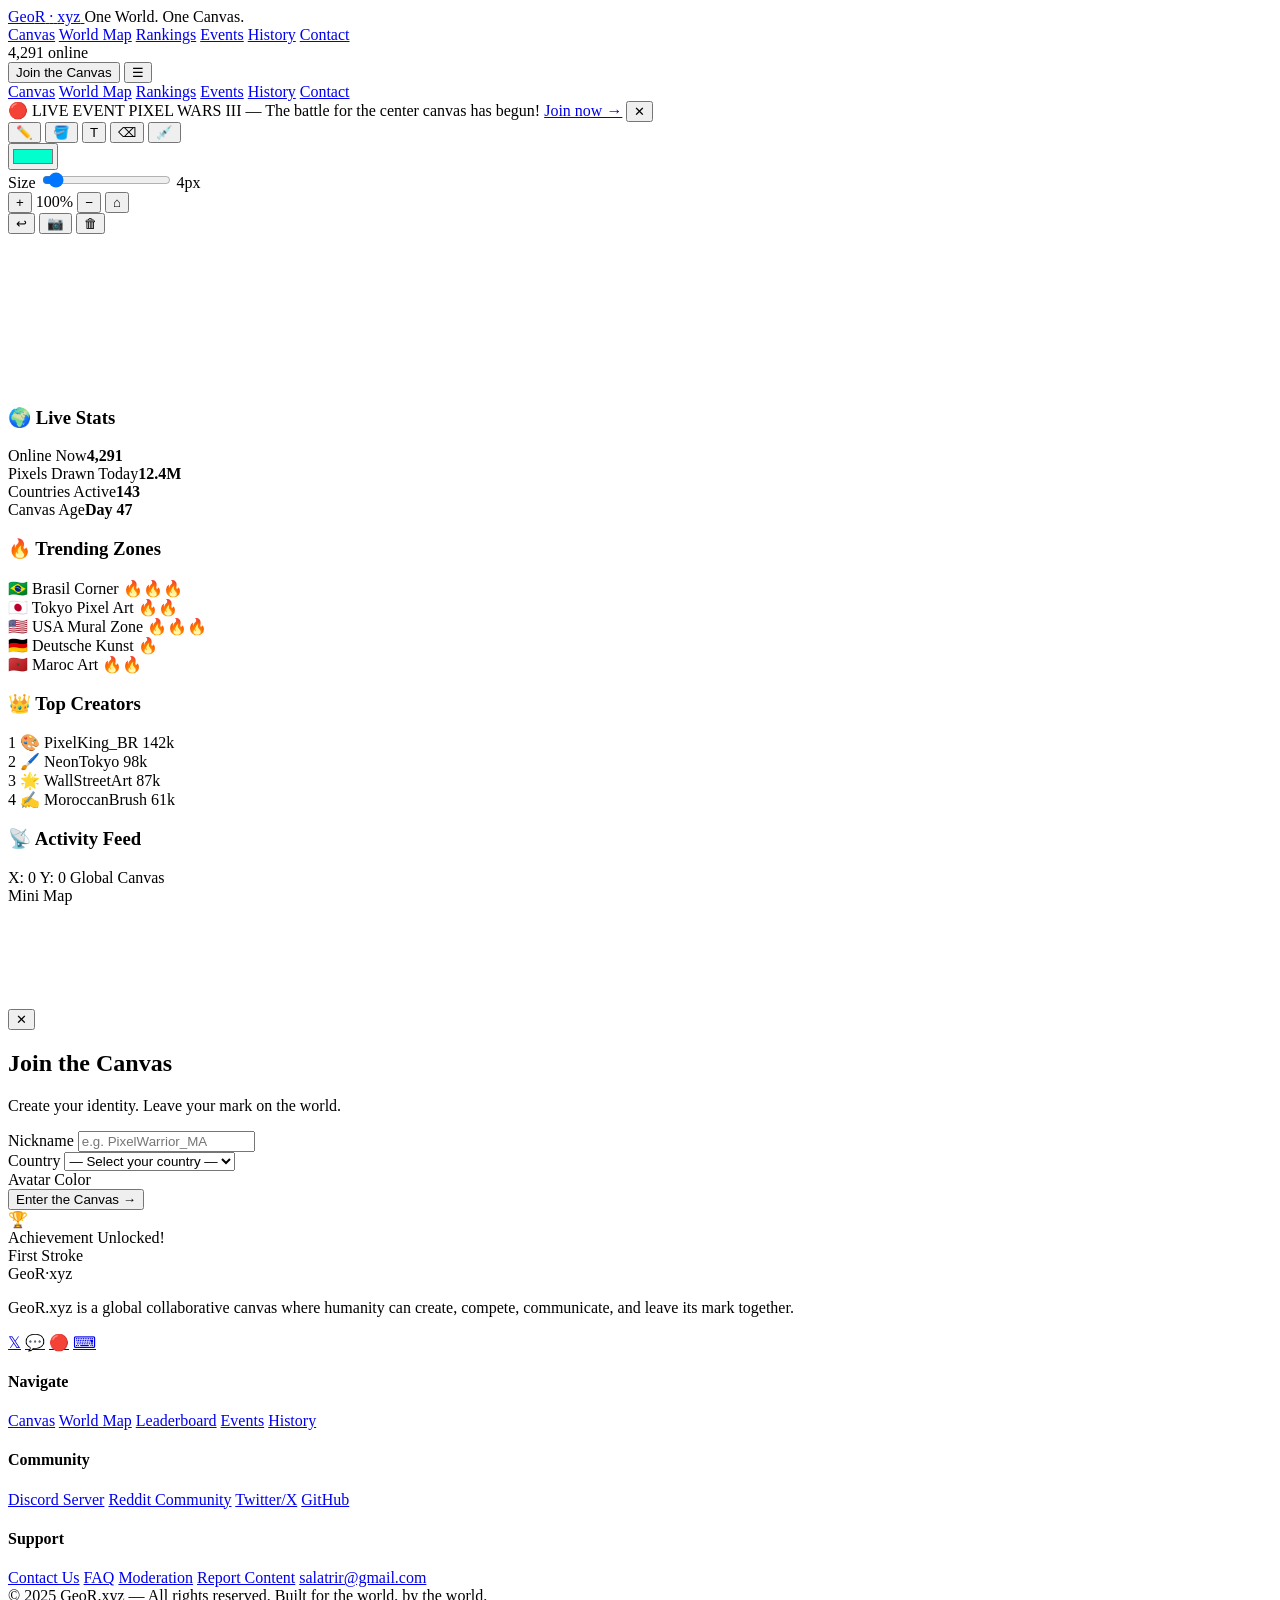
==== index.html @ 6b764e1b "Add files via upload" ====
<!DOCTYPE html>
<html lang="en">
<head>
  <meta charset="UTF-8" />
  <meta name="viewport" content="width=device-width, initial-scale=1.0" />
  <title>GeoR.xyz — One World. One Canvas.</title>
  <meta name="description" content="GeoR is a global collaborative canvas where humanity can draw, write, create, compete, and leave its mark together in real time." />
  <meta name="keywords" content="Global Canvas, Collaborative Drawing, World Whiteboard, Online Graffiti Wall, Shared Digital Canvas, Real Time Drawing Platform, Social Art Platform" />
  <meta name="author" content="GeoR.xyz" />

  <!-- Open Graph -->
  <meta property="og:type" content="website" />
  <meta property="og:url" content="https://geor.xyz/" />
  <meta property="og:title" content="GeoR.xyz — One World. One Canvas." />
  <meta property="og:description" content="A global collaborative canvas where humanity draws together in real time. Join the world's largest shared battlefield of creativity." />
  <meta property="og:image" content="https://geor.xyz/assets/og-image.png" />
  <meta property="og:site_name" content="GeoR" />

  <!-- Twitter Card -->
  <meta name="twitter:card" content="summary_large_image" />
  <meta name="twitter:site" content="@GeoRxyz" />
  <meta name="twitter:title" content="GeoR.xyz — One World. One Canvas." />
  <meta name="twitter:description" content="Draw, write, erase, compete. A global canvas battlefield. Join thousands of creators shaping the world together." />
  <meta name="twitter:image" content="https://geor.xyz/assets/og-image.png" />

  <!-- Schema.org -->
  <script type="application/ld+json">
  {
    "@context": "https://schema.org",
    "@type": "WebApplication",
    "name": "GeoR",
    "url": "https://geor.xyz",
    "description": "Global collaborative canvas where humanity draws, writes, creates, and competes in real time.",
    "applicationCategory": "SocialNetworkingApplication",
    "operatingSystem": "Web",
    "offers": { "@type": "Offer", "price": "0" },
    "contactPoint": { "@type": "ContactPoint", "email": "salatrir@gmail.com" }
  }
  </script>

  <link rel="canonical" href="https://geor.xyz/" />
  <link rel="stylesheet" href="css/style.css" />
  <link rel="preconnect" href="https://fonts.googleapis.com" />
  <link rel="preconnect" href="https://fonts.gstatic.com" crossorigin />
  <link href="https://fonts.googleapis.com/css2?family=Orbitron:wght@400;700;900&family=Space+Mono:ital,wght@0,400;0,700;1,400&family=Rajdhani:wght@300;400;600;700&display=swap" rel="stylesheet" />
</head>
<body>

<!-- NOISE OVERLAY -->
<div class="noise-overlay"></div>

<!-- HEADER -->
<header id="main-header">
  <div class="header-inner">
    <div class="logo-area">
      <a href="index.html" class="logo-link">
        <span class="logo-geo">Geo</span><span class="logo-r">R</span>
        <span class="logo-dot">·</span>
        <span class="logo-xyz">xyz</span>
      </a>
      <span class="tagline">One World. One Canvas.</span>
    </div>
    <nav class="main-nav">
      <a href="index.html" class="nav-link active">Canvas</a>
      <a href="pages/worldmap.html" class="nav-link">World Map</a>
      <a href="pages/leaderboard.html" class="nav-link">Rankings</a>
      <a href="pages/events.html" class="nav-link">Events</a>
      <a href="pages/history.html" class="nav-link">History</a>
      <a href="pages/contact.html" class="nav-link">Contact</a>
    </nav>
    <div class="header-actions">
      <div class="live-indicator">
        <span class="pulse-dot"></span>
        <span id="live-count">4,291</span> online
      </div>
      <button class="btn-join" onclick="openProfileModal()">Join the Canvas</button>
      <button class="hamburger" id="hamburger" onclick="toggleMobileNav()">☰</button>
    </div>
  </div>
  <div class="mobile-nav" id="mobile-nav">
    <a href="index.html">Canvas</a>
    <a href="pages/worldmap.html">World Map</a>
    <a href="pages/leaderboard.html">Rankings</a>
    <a href="pages/events.html">Events</a>
    <a href="pages/history.html">History</a>
    <a href="pages/contact.html">Contact</a>
  </div>
</header>

<!-- HERO ANNOUNCEMENT BANNER -->
<div class="event-banner">
  <span class="event-badge">🔴 LIVE EVENT</span>
  <span class="event-text">PIXEL WARS III — The battle for the center canvas has begun! <a href="pages/events.html">Join now →</a></span>
  <button class="close-banner" onclick="this.parentElement.style.display='none'">✕</button>
</div>

<!-- TOOLBAR -->
<div class="toolbar" id="toolbar">
  <div class="tool-group">
    <button class="tool-btn active" data-tool="draw" title="Pen" onclick="setTool('draw')">✏️</button>
    <button class="tool-btn" data-tool="fill" title="Fill" onclick="setTool('fill')">🪣</button>
    <button class="tool-btn" data-tool="text" title="Text" onclick="setTool('text')">T</button>
    <button class="tool-btn" data-tool="erase" title="Eraser" onclick="setTool('erase')">⌫</button>
    <button class="tool-btn" data-tool="eyedrop" title="Eyedropper" onclick="setTool('eyedrop')">💉</button>
  </div>
  <div class="tool-divider"></div>
  <div class="tool-group">
    <label class="color-label">
      <input type="color" id="colorPicker" value="#00ffcc" onchange="setColor(this.value)" />
      <span class="color-preview" id="colorPreview" style="background:#00ffcc"></span>
    </label>
    <div class="palette">
      <span class="pal-color" style="background:#ff0040" onclick="setColor('#ff0040')"></span>
      <span class="pal-color" style="background:#ff6600" onclick="setColor('#ff6600')"></span>
      <span class="pal-color" style="background:#ffdd00" onclick="setColor('#ffdd00')"></span>
      <span class="pal-color" style="background:#00ff88" onclick="setColor('#00ff88')"></span>
      <span class="pal-color" style="background:#00ccff" onclick="setColor('#00ccff')"></span>
      <span class="pal-color" style="background:#8800ff" onclick="setColor('#8800ff')"></span>
      <span class="pal-color" style="background:#ff00aa" onclick="setColor('#ff00aa')"></span>
      <span class="pal-color" style="background:#ffffff" onclick="setColor('#ffffff')"></span>
      <span class="pal-color" style="background:#888888" onclick="setColor('#888888')"></span>
      <span class="pal-color" style="background:#000000" onclick="setColor('#000000')"></span>
    </div>
  </div>
  <div class="tool-divider"></div>
  <div class="tool-group">
    <label class="size-label">Size</label>
    <input type="range" id="brushSize" min="1" max="50" value="4" oninput="setBrushSize(this.value)" />
    <span id="sizeDisplay">4px</span>
  </div>
  <div class="tool-divider"></div>
  <div class="tool-group">
    <button class="tool-btn" title="Zoom In" onclick="zoomCanvas(1.2)">+</button>
    <span id="zoomLevel">100%</span>
    <button class="tool-btn" title="Zoom Out" onclick="zoomCanvas(0.8)">−</button>
    <button class="tool-btn" title="Reset View" onclick="resetView()">⌂</button>
  </div>
  <div class="tool-divider"></div>
  <div class="tool-group">
    <button class="tool-btn tool-undo" title="Undo" onclick="undoLast()">↩</button>
    <button class="tool-btn" title="Screenshot" onclick="takeScreenshot()">📷</button>
    <button class="tool-btn" title="Clear My Strokes" onclick="clearMyStrokes()">🗑</button>
  </div>
</div>

<!-- CANVAS WRAPPER -->
<div class="canvas-wrapper" id="canvasWrapper">
  <canvas id="globalCanvas"></canvas>
  <canvas id="overlayCanvas"></canvas>
  <!-- Floating user cursors -->
  <div id="cursorsLayer"></div>
  <!-- Territory labels -->
  <div id="territoriesLayer"></div>
</div>

<!-- SIDE PANEL - STATS -->
<div class="side-panel" id="sidePanel">
  <div class="panel-section">
    <h3 class="panel-title">🌍 Live Stats</h3>
    <div class="stat-row"><span>Online Now</span><strong id="stat-online">4,291</strong></div>
    <div class="stat-row"><span>Pixels Drawn Today</span><strong id="stat-pixels">12.4M</strong></div>
    <div class="stat-row"><span>Countries Active</span><strong id="stat-countries">143</strong></div>
    <div class="stat-row"><span>Canvas Age</span><strong>Day 47</strong></div>
  </div>
  <div class="panel-section">
    <h3 class="panel-title">🔥 Trending Zones</h3>
    <div class="zone-item" onclick="flyToZone(1200,800)">
      <span class="zone-flag">🇧🇷</span>
      <span class="zone-name">Brasil Corner</span>
      <span class="zone-heat">🔥🔥🔥</span>
    </div>
    <div class="zone-item" onclick="flyToZone(3200,1400)">
      <span class="zone-flag">🇯🇵</span>
      <span class="zone-name">Tokyo Pixel Art</span>
      <span class="zone-heat">🔥🔥</span>
    </div>
    <div class="zone-item" onclick="flyToZone(600,2100)">
      <span class="zone-flag">🇺🇸</span>
      <span class="zone-name">USA Mural Zone</span>
      <span class="zone-heat">🔥🔥🔥</span>
    </div>
    <div class="zone-item" onclick="flyToZone(2800,600)">
      <span class="zone-flag">🇩🇪</span>
      <span class="zone-name">Deutsche Kunst</span>
      <span class="zone-heat">🔥</span>
    </div>
    <div class="zone-item" onclick="flyToZone(500,1800)">
      <span class="zone-flag">🇲🇦</span>
      <span class="zone-name">Maroc Art</span>
      <span class="zone-heat">🔥🔥</span>
    </div>
  </div>
  <div class="panel-section">
    <h3 class="panel-title">👑 Top Creators</h3>
    <div class="creator-row">
      <span class="rank-num">1</span>
      <span class="creator-avatar">🎨</span>
      <span class="creator-name">PixelKing_BR</span>
      <span class="creator-pts">142k</span>
    </div>
    <div class="creator-row">
      <span class="rank-num">2</span>
      <span class="creator-avatar">🖌️</span>
      <span class="creator-name">NeonTokyo</span>
      <span class="creator-pts">98k</span>
    </div>
    <div class="creator-row">
      <span class="rank-num">3</span>
      <span class="creator-avatar">🌟</span>
      <span class="creator-name">WallStreetArt</span>
      <span class="creator-pts">87k</span>
    </div>
    <div class="creator-row">
      <span class="rank-num">4</span>
      <span class="creator-avatar">✍️</span>
      <span class="creator-name">MoroccanBrush</span>
      <span class="creator-pts">61k</span>
    </div>
  </div>
  <div class="panel-section">
    <h3 class="panel-title">📡 Activity Feed</h3>
    <div id="activityFeed" class="activity-feed"></div>
  </div>
</div>

<!-- CANVAS COORDINATES -->
<div class="canvas-coords" id="canvasCoords">
  <span>X: <span id="coordX">0</span></span>
  <span>Y: <span id="coordY">0</span></span>
  <span id="zoneLabel">Global Canvas</span>
</div>

<!-- BOTTOM MINI-MAP -->
<div class="minimap-container">
  <div class="minimap-header">Mini Map</div>
  <canvas id="minimapCanvas" width="180" height="100"></canvas>
  <div class="minimap-viewport" id="minimapViewport"></div>
</div>

<!-- USER PROFILE MODAL -->
<div class="modal-overlay" id="profileModal">
  <div class="modal-box">
    <button class="modal-close" onclick="closeProfileModal()">✕</button>
    <h2 class="modal-title">Join the Canvas</h2>
    <p class="modal-sub">Create your identity. Leave your mark on the world.</p>
    <div class="form-group">
      <label>Nickname</label>
      <input type="text" id="inputNick" placeholder="e.g. PixelWarrior_MA" maxlength="24" />
    </div>
    <div class="form-group">
      <label>Country</label>
      <select id="inputCountry">
        <option value="">— Select your country —</option>
        <option value="MA">🇲🇦 Morocco</option>
        <option value="US">🇺🇸 United States</option>
        <option value="FR">🇫🇷 France</option>
        <option value="JP">🇯🇵 Japan</option>
        <option value="BR">🇧🇷 Brazil</option>
        <option value="DE">🇩🇪 Germany</option>
        <option value="EG">🇪🇬 Egypt</option>
        <option value="IN">🇮🇳 India</option>
        <option value="GB">🇬🇧 United Kingdom</option>
        <option value="MX">🇲🇽 Mexico</option>
        <option value="NG">🇳🇬 Nigeria</option>
        <option value="ZA">🇿🇦 South Africa</option>
        <option value="SA">🇸🇦 Saudi Arabia</option>
        <option value="TR">🇹🇷 Turkey</option>
        <option value="KR">🇰🇷 South Korea</option>
        <option value="OTHER">🌍 Other</option>
      </select>
    </div>
    <div class="form-group">
      <label>Avatar Color</label>
      <div class="avatar-colors">
        <span class="av-color selected" style="background:#00ffcc" data-color="#00ffcc" onclick="selectAvatarColor(this)"></span>
        <span class="av-color" style="background:#ff0040" data-color="#ff0040" onclick="selectAvatarColor(this)"></span>
        <span class="av-color" style="background:#ff6600" data-color="#ff6600" onclick="selectAvatarColor(this)"></span>
        <span class="av-color" style="background:#8800ff" data-color="#8800ff" onclick="selectAvatarColor(this)"></span>
        <span class="av-color" style="background:#ffdd00" data-color="#ffdd00" onclick="selectAvatarColor(this)"></span>
        <span class="av-color" style="background:#ff00aa" data-color="#ff00aa" onclick="selectAvatarColor(this)"></span>
      </div>
    </div>
    <button class="btn-start" onclick="startSession()">Enter the Canvas →</button>
  </div>
</div>

<!-- TEXT INPUT POPUP -->
<div class="text-popup" id="textPopup" style="display:none">
  <input type="text" id="textInput" placeholder="Type and press Enter..." />
  <div class="text-options">
    <select id="fontSelect">
      <option value="Orbitron">Orbitron</option>
      <option value="Space Mono">Mono</option>
      <option value="Rajdhani">Rajdhani</option>
      <option value="serif">Serif</option>
    </select>
    <input type="range" id="textSize" min="10" max="80" value="20" />
    <button onclick="placeText()">Place</button>
    <button onclick="cancelText()">✕</button>
  </div>
</div>

<!-- NOTIFICATION TOAST -->
<div class="toast-container" id="toastContainer"></div>

<!-- ACHIEVEMENT POPUP -->
<div class="achievement-popup" id="achievementPopup">
  <div class="ach-icon" id="achIcon">🏆</div>
  <div class="ach-text">
    <div class="ach-title" id="achTitle">Achievement Unlocked!</div>
    <div class="ach-desc" id="achDesc">First Stroke</div>
  </div>
</div>

<!-- FOOTER -->
<footer class="main-footer">
  <div class="footer-inner">
    <div class="footer-brand">
      <span class="footer-logo">GeoR<span class="footer-dot">·</span>xyz</span>
      <p>GeoR.xyz is a global collaborative canvas where humanity can create, compete, communicate, and leave its mark together.</p>
      <div class="footer-social">
        <a href="#" title="Twitter/X">𝕏</a>
        <a href="#" title="Discord">💬</a>
        <a href="#" title="Reddit">🔴</a>
        <a href="#" title="GitHub">⌨</a>
      </div>
    </div>
    <div class="footer-links">
      <h4>Navigate</h4>
      <a href="index.html">Canvas</a>
      <a href="pages/worldmap.html">World Map</a>
      <a href="pages/leaderboard.html">Leaderboard</a>
      <a href="pages/events.html">Events</a>
      <a href="pages/history.html">History</a>
    </div>
    <div class="footer-links">
      <h4>Community</h4>
      <a href="#">Discord Server</a>
      <a href="#">Reddit Community</a>
      <a href="#">Twitter/X</a>
      <a href="#">GitHub</a>
    </div>
    <div class="footer-links">
      <h4>Support</h4>
      <a href="pages/contact.html">Contact Us</a>
      <a href="#">FAQ</a>
      <a href="#">Moderation</a>
      <a href="#">Report Content</a>
      <a href="#" class="footer-email">salatrir@gmail.com</a>
    </div>
  </div>
  <div class="footer-bottom">
    <span>© 2025 GeoR.xyz — All rights reserved.</span>
    <span>Built for the world, by the world.</span>
  </div>
</footer>

<script src="js/canvas.js"></script>
<script src="js/ui.js"></script>
<script src="js/simulation.js"></script>
</body>
</html>
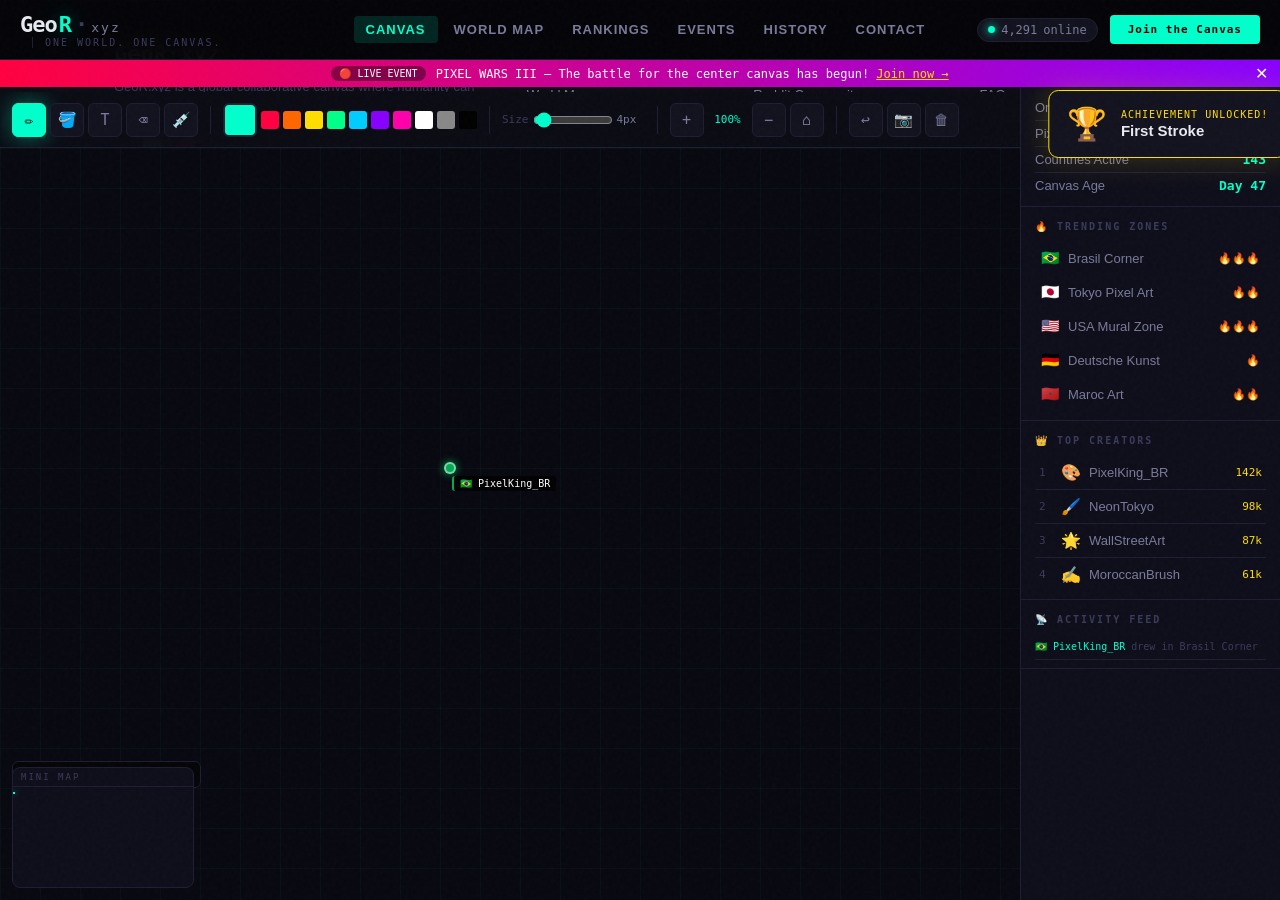
==== commit ff8c7596: "Add files via upload" ====
--- a/index.html
+++ b/index.html
@@ -238,7 +238,7 @@
 </div>
 
 <!-- USER PROFILE MODAL -->
-<div class="modal-overlay" id="profileModal">
+<div class="modal-overlay hidden" id="profileModal" style="display:none">
   <div class="modal-box">
     <button class="modal-close" onclick="closeProfileModal()">✕</button>
     <h2 class="modal-title">Join the Canvas</h2>
--- a/css/style.css
+++ b/css/style.css
@@ -0,0 +1,1054 @@
+/* ============================================================
+   GeoR.xyz — Global Canvas Stylesheet
+   Aesthetic: Cyberpunk-Minimal / Digital Battlefield
+   ============================================================ */
+
+:root {
+  --bg-void: #050508;
+  --bg-surface: #0c0c14;
+  --bg-raised: #12121e;
+  --bg-panel: #0e0e1a;
+  --border: #1e1e32;
+  --border-glow: #00ffcc22;
+  --accent-cyan: #00ffcc;
+  --accent-red: #ff0040;
+  --accent-orange: #ff6600;
+  --accent-purple: #8800ff;
+  --accent-yellow: #ffdd00;
+  --text-primary: #e8eaf2;
+  --text-secondary: #7a7a9a;
+  --text-dim: #3a3a5a;
+  --glow-cyan: 0 0 20px #00ffcc55, 0 0 40px #00ffcc22;
+  --glow-red: 0 0 20px #ff004055;
+  --toolbar-h: 56px;
+  --header-h: 60px;
+  --panel-w: 260px;
+  --font-display: 'Orbitron', monospace;
+  --font-mono: 'Space Mono', monospace;
+  --font-ui: 'Rajdhani', sans-serif;
+}
+
+*, *::before, *::after { box-sizing: border-box; margin: 0; padding: 0; }
+
+html { scroll-behavior: smooth; }
+
+body {
+  background: var(--bg-void);
+  color: var(--text-primary);
+  font-family: var(--font-ui);
+  font-size: 15px;
+  overflow: hidden;
+  height: 100vh;
+  width: 100vw;
+}
+
+/* NOISE OVERLAY */
+.noise-overlay {
+  position: fixed;
+  inset: 0;
+  pointer-events: none;
+  z-index: 9999;
+  opacity: 0.025;
+  background-image: url("data:image/svg+xml,%3Csvg viewBox='0 0 256 256' xmlns='http://www.w3.org/2000/svg'%3E%3Cfilter id='noise'%3E%3CfeTurbulence type='fractalNoise' baseFrequency='0.9' numOctaves='4' stitchTiles='stitch'/%3E%3C/filter%3E%3Crect width='100%25' height='100%25' filter='url(%23noise)'/%3E%3C/svg%3E");
+}
+
+/* ============================================================
+   HEADER
+   ============================================================ */
+#main-header {
+  position: fixed;
+  top: 0; left: 0; right: 0;
+  height: var(--header-h);
+  background: rgba(5,5,8,0.95);
+  border-bottom: 1px solid var(--border);
+  backdrop-filter: blur(12px);
+  z-index: 1000;
+}
+
+.header-inner {
+  display: flex;
+  align-items: center;
+  gap: 24px;
+  height: 100%;
+  padding: 0 20px;
+}
+
+.logo-link {
+  text-decoration: none;
+  display: flex;
+  align-items: baseline;
+  gap: 2px;
+  font-family: var(--font-display);
+  font-size: 22px;
+  font-weight: 900;
+  letter-spacing: -1px;
+}
+.logo-geo { color: var(--text-primary); }
+.logo-r { color: var(--accent-cyan); text-shadow: var(--glow-cyan); }
+.logo-dot { color: var(--text-dim); margin: 0 2px; }
+.logo-xyz { color: var(--text-secondary); font-size: 13px; font-weight: 400; letter-spacing: 2px; }
+
+.tagline {
+  font-family: var(--font-mono);
+  font-size: 10px;
+  color: var(--text-dim);
+  letter-spacing: 2px;
+  text-transform: uppercase;
+  margin-left: 12px;
+  border-left: 1px solid var(--border);
+  padding-left: 12px;
+  display: none;
+}
+@media(min-width:900px){ .tagline { display: block; } }
+
+.main-nav {
+  display: flex;
+  gap: 4px;
+  margin-left: auto;
+}
+@media(max-width:768px){ .main-nav { display: none; } }
+
+.nav-link {
+  color: var(--text-secondary);
+  text-decoration: none;
+  font-family: var(--font-ui);
+  font-size: 13px;
+  font-weight: 600;
+  letter-spacing: 1px;
+  text-transform: uppercase;
+  padding: 6px 12px;
+  border-radius: 4px;
+  transition: color 0.2s, background 0.2s;
+}
+.nav-link:hover, .nav-link.active {
+  color: var(--accent-cyan);
+  background: var(--border-glow);
+}
+
+.header-actions {
+  display: flex;
+  align-items: center;
+  gap: 12px;
+  margin-left: 16px;
+}
+
+.live-indicator {
+  display: flex;
+  align-items: center;
+  gap: 6px;
+  font-family: var(--font-mono);
+  font-size: 12px;
+  color: var(--text-secondary);
+  background: var(--bg-raised);
+  border: 1px solid var(--border);
+  padding: 4px 10px;
+  border-radius: 20px;
+}
+
+.pulse-dot {
+  width: 7px; height: 7px;
+  background: var(--accent-cyan);
+  border-radius: 50%;
+  box-shadow: 0 0 8px var(--accent-cyan);
+  animation: pulse-anim 1.5s infinite;
+}
+@keyframes pulse-anim {
+  0%, 100% { opacity: 1; transform: scale(1); }
+  50% { opacity: 0.4; transform: scale(0.7); }
+}
+
+.btn-join {
+  background: var(--accent-cyan);
+  color: #000;
+  border: none;
+  padding: 8px 18px;
+  border-radius: 4px;
+  font-family: var(--font-display);
+  font-size: 11px;
+  font-weight: 700;
+  letter-spacing: 1px;
+  cursor: pointer;
+  transition: box-shadow 0.2s, transform 0.1s;
+}
+.btn-join:hover {
+  box-shadow: var(--glow-cyan);
+  transform: translateY(-1px);
+}
+
+.hamburger {
+  display: none;
+  background: none;
+  border: 1px solid var(--border);
+  color: var(--text-primary);
+  padding: 6px 10px;
+  border-radius: 4px;
+  cursor: pointer;
+  font-size: 18px;
+}
+@media(max-width:768px){ .hamburger { display: block; } }
+
+.mobile-nav {
+  display: none;
+  flex-direction: column;
+  background: var(--bg-surface);
+  border-bottom: 1px solid var(--border);
+  padding: 8px 0;
+}
+.mobile-nav.open { display: flex; }
+.mobile-nav a {
+  padding: 12px 20px;
+  color: var(--text-secondary);
+  text-decoration: none;
+  font-family: var(--font-ui);
+  font-size: 14px;
+  font-weight: 600;
+  letter-spacing: 1px;
+  text-transform: uppercase;
+  border-bottom: 1px solid var(--border);
+}
+.mobile-nav a:hover { color: var(--accent-cyan); background: var(--border-glow); }
+
+/* EVENT BANNER */
+.event-banner {
+  position: fixed;
+  top: var(--header-h);
+  left: 0; right: 0;
+  background: linear-gradient(90deg, #ff0040, #8800ff, #ff0040);
+  background-size: 200% 100%;
+  animation: banner-slide 4s linear infinite;
+  color: #fff;
+  text-align: center;
+  padding: 6px 40px;
+  font-family: var(--font-mono);
+  font-size: 12px;
+  z-index: 999;
+  display: flex;
+  align-items: center;
+  justify-content: center;
+  gap: 10px;
+}
+@keyframes banner-slide {
+  0% { background-position: 0% 50%; }
+  100% { background-position: 200% 50%; }
+}
+.event-badge {
+  background: rgba(0,0,0,0.4);
+  padding: 2px 8px;
+  border-radius: 10px;
+  font-size: 10px;
+}
+.event-banner a { color: #ffdd00; }
+.close-banner {
+  position: absolute; right: 12px;
+  background: none; border: none;
+  color: #fff; cursor: pointer; font-size: 16px;
+}
+
+/* ============================================================
+   TOOLBAR
+   ============================================================ */
+.toolbar {
+  position: fixed;
+  top: calc(var(--header-h) + 32px); /* below banner */
+  left: 0; right: var(--panel-w);
+  height: var(--toolbar-h);
+  background: rgba(12,12,20,0.97);
+  border-bottom: 1px solid var(--border);
+  backdrop-filter: blur(12px);
+  z-index: 900;
+  display: flex;
+  align-items: center;
+  padding: 0 12px;
+  gap: 6px;
+  overflow-x: auto;
+}
+.toolbar::-webkit-scrollbar { height: 0; }
+
+.tool-group {
+  display: flex;
+  align-items: center;
+  gap: 4px;
+  flex-shrink: 0;
+}
+
+.tool-divider {
+  width: 1px; height: 28px;
+  background: var(--border);
+  margin: 0 6px;
+  flex-shrink: 0;
+}
+
+.tool-btn {
+  background: var(--bg-raised);
+  border: 1px solid var(--border);
+  color: var(--text-secondary);
+  width: 34px; height: 34px;
+  border-radius: 6px;
+  cursor: pointer;
+  font-size: 15px;
+  display: flex; align-items: center; justify-content: center;
+  transition: all 0.15s;
+  font-family: var(--font-mono);
+}
+.tool-btn:hover { border-color: var(--accent-cyan); color: var(--accent-cyan); background: var(--border-glow); }
+.tool-btn.active { background: var(--accent-cyan); color: #000; border-color: var(--accent-cyan); box-shadow: var(--glow-cyan); }
+
+.color-label { position: relative; cursor: pointer; }
+.color-label input[type="color"] { position: absolute; opacity: 0; width: 0; height: 0; }
+.color-preview {
+  width: 34px; height: 34px;
+  border-radius: 6px;
+  border: 2px solid var(--border);
+  cursor: pointer;
+  display: block;
+  transition: border-color 0.2s;
+}
+.color-preview:hover { border-color: var(--accent-cyan); }
+
+.palette { display: flex; gap: 4px; }
+.pal-color {
+  width: 18px; height: 18px;
+  border-radius: 3px;
+  cursor: pointer;
+  border: 1px solid transparent;
+  transition: transform 0.1s, border-color 0.1s;
+}
+.pal-color:hover { transform: scale(1.3); border-color: #fff; }
+
+.size-label { font-size: 11px; color: var(--text-dim); font-family: var(--font-mono); }
+#brushSize { width: 80px; accent-color: var(--accent-cyan); }
+#sizeDisplay { font-family: var(--font-mono); font-size: 11px; color: var(--text-secondary); min-width: 28px; }
+#zoomLevel { font-family: var(--font-mono); font-size: 11px; color: var(--accent-cyan); min-width: 40px; text-align: center; }
+
+/* ============================================================
+   CANVAS AREA
+   ============================================================ */
+.canvas-wrapper {
+  position: fixed;
+  top: calc(var(--header-h) + 32px + var(--toolbar-h));
+  left: 0;
+  right: var(--panel-w);
+  bottom: 0;
+  overflow: hidden;
+  cursor: crosshair;
+  background: #080810;
+  background-image:
+    linear-gradient(rgba(0,255,204,0.03) 1px, transparent 1px),
+    linear-gradient(90deg, rgba(0,255,204,0.03) 1px, transparent 1px);
+  background-size: 40px 40px;
+}
+
+#globalCanvas, #overlayCanvas {
+  position: absolute;
+  top: 0; left: 0;
+  image-rendering: pixelated;
+}
+
+#overlayCanvas { z-index: 10; pointer-events: none; }
+#cursorsLayer { position: absolute; inset: 0; z-index: 20; pointer-events: none; }
+#territoriesLayer { position: absolute; inset: 0; z-index: 15; pointer-events: none; }
+
+/* ============================================================
+   SIDE PANEL
+   ============================================================ */
+.side-panel {
+  position: fixed;
+  top: var(--header-h);
+  right: 0;
+  width: var(--panel-w);
+  bottom: 0;
+  background: var(--bg-panel);
+  border-left: 1px solid var(--border);
+  overflow-y: auto;
+  z-index: 950;
+  padding-bottom: 20px;
+}
+.side-panel::-webkit-scrollbar { width: 4px; }
+.side-panel::-webkit-scrollbar-thumb { background: var(--border); border-radius: 2px; }
+
+.panel-section {
+  padding: 14px 14px 8px;
+  border-bottom: 1px solid var(--border);
+}
+
+.panel-title {
+  font-family: var(--font-display);
+  font-size: 10px;
+  font-weight: 700;
+  letter-spacing: 2px;
+  color: var(--text-dim);
+  text-transform: uppercase;
+  margin-bottom: 10px;
+}
+
+.stat-row {
+  display: flex;
+  justify-content: space-between;
+  align-items: center;
+  padding: 5px 0;
+  font-size: 13px;
+  color: var(--text-secondary);
+  border-bottom: 1px solid var(--border);
+}
+.stat-row:last-child { border-bottom: none; }
+.stat-row strong { color: var(--accent-cyan); font-family: var(--font-mono); font-size: 13px; }
+
+.zone-item {
+  display: flex;
+  align-items: center;
+  gap: 8px;
+  padding: 7px 6px;
+  border-radius: 6px;
+  cursor: pointer;
+  transition: background 0.2s;
+  margin-bottom: 2px;
+}
+.zone-item:hover { background: var(--border-glow); }
+.zone-name { flex: 1; font-size: 13px; color: var(--text-secondary); }
+.zone-heat { font-size: 11px; }
+
+.creator-row {
+  display: flex;
+  align-items: center;
+  gap: 8px;
+  padding: 7px 4px;
+  border-bottom: 1px solid var(--border);
+  font-size: 13px;
+}
+.creator-row:last-child { border-bottom: none; }
+.rank-num { font-family: var(--font-mono); color: var(--text-dim); font-size: 11px; min-width: 14px; }
+.creator-avatar { font-size: 16px; }
+.creator-name { flex: 1; color: var(--text-secondary); }
+.creator-pts { font-family: var(--font-mono); font-size: 11px; color: var(--accent-yellow); }
+
+.activity-feed {
+  max-height: 200px;
+  overflow-y: auto;
+  font-family: var(--font-mono);
+  font-size: 10px;
+  color: var(--text-dim);
+  line-height: 1.8;
+}
+.activity-feed::-webkit-scrollbar { width: 3px; }
+.activity-feed::-webkit-scrollbar-thumb { background: var(--border); }
+.feed-item { padding: 3px 0; border-bottom: 1px solid var(--border); }
+.feed-item span { color: var(--accent-cyan); }
+
+/* ============================================================
+   CANVAS COORDS
+   ============================================================ */
+.canvas-coords {
+  position: fixed;
+  bottom: 112px;
+  left: 12px;
+  background: rgba(5,5,8,0.85);
+  border: 1px solid var(--border);
+  border-radius: 6px;
+  padding: 6px 12px;
+  font-family: var(--font-mono);
+  font-size: 11px;
+  color: var(--text-dim);
+  display: flex;
+  gap: 12px;
+  z-index: 800;
+  backdrop-filter: blur(8px);
+}
+.canvas-coords span { color: var(--text-secondary); }
+
+/* ============================================================
+   MINIMAP
+   ============================================================ */
+.minimap-container {
+  position: fixed;
+  bottom: 12px;
+  left: 12px;
+  background: var(--bg-panel);
+  border: 1px solid var(--border);
+  border-radius: 8px;
+  overflow: hidden;
+  z-index: 800;
+  width: 182px;
+}
+.minimap-header {
+  font-family: var(--font-display);
+  font-size: 9px;
+  letter-spacing: 2px;
+  text-transform: uppercase;
+  color: var(--text-dim);
+  padding: 4px 8px;
+  border-bottom: 1px solid var(--border);
+}
+#minimapCanvas { display: block; }
+.minimap-viewport {
+  position: absolute;
+  border: 1px solid var(--accent-cyan);
+  box-shadow: 0 0 6px var(--accent-cyan);
+  pointer-events: none;
+  top: 24px; left: 0;
+}
+
+/* ============================================================
+   MODAL
+   ============================================================ */
+.modal-overlay {
+  position: fixed;
+  inset: 0;
+  background: rgba(5,5,8,0.85);
+  z-index: 2000;
+  display: flex;
+  align-items: center;
+  justify-content: center;
+  backdrop-filter: blur(8px);
+  animation: fadeIn 0.2s ease;
+}
+.modal-overlay.hidden { display: none; }
+@keyframes fadeIn { from { opacity: 0; } to { opacity: 1; } }
+
+.modal-box {
+  background: var(--bg-raised);
+  border: 1px solid var(--border);
+  border-radius: 12px;
+  padding: 36px 32px;
+  width: 100%;
+  max-width: 420px;
+  position: relative;
+  animation: slideUp 0.25s ease;
+  box-shadow: 0 0 60px rgba(0,255,204,0.08);
+}
+@keyframes slideUp {
+  from { opacity: 0; transform: translateY(30px); }
+  to { opacity: 1; transform: translateY(0); }
+}
+
+.modal-close {
+  position: absolute; top: 14px; right: 14px;
+  background: none; border: 1px solid var(--border);
+  color: var(--text-secondary); width: 28px; height: 28px;
+  border-radius: 4px; cursor: pointer; font-size: 14px;
+}
+.modal-close:hover { border-color: var(--accent-red); color: var(--accent-red); }
+
+.modal-title {
+  font-family: var(--font-display);
+  font-size: 20px;
+  font-weight: 900;
+  color: var(--text-primary);
+  margin-bottom: 6px;
+}
+.modal-sub {
+  font-size: 13px;
+  color: var(--text-dim);
+  margin-bottom: 24px;
+  font-family: var(--font-mono);
+}
+
+.form-group {
+  margin-bottom: 18px;
+}
+.form-group label {
+  display: block;
+  font-size: 11px;
+  font-weight: 600;
+  letter-spacing: 1px;
+  text-transform: uppercase;
+  color: var(--text-dim);
+  margin-bottom: 6px;
+  font-family: var(--font-mono);
+}
+.form-group input[type="text"],
+.form-group select {
+  width: 100%;
+  background: var(--bg-surface);
+  border: 1px solid var(--border);
+  border-radius: 6px;
+  padding: 10px 14px;
+  color: var(--text-primary);
+  font-family: var(--font-ui);
+  font-size: 14px;
+  outline: none;
+  transition: border-color 0.2s;
+}
+.form-group input[type="text"]:focus,
+.form-group select:focus {
+  border-color: var(--accent-cyan);
+  box-shadow: 0 0 0 2px rgba(0,255,204,0.1);
+}
+.form-group select option { background: var(--bg-surface); }
+
+.avatar-colors { display: flex; gap: 8px; }
+.av-color {
+  width: 28px; height: 28px;
+  border-radius: 50%;
+  cursor: pointer;
+  border: 2px solid transparent;
+  transition: transform 0.15s, border-color 0.15s;
+}
+.av-color:hover { transform: scale(1.2); }
+.av-color.selected { border-color: #fff; box-shadow: 0 0 8px currentColor; }
+
+.btn-start {
+  width: 100%;
+  background: var(--accent-cyan);
+  color: #000;
+  border: none;
+  padding: 13px;
+  border-radius: 6px;
+  font-family: var(--font-display);
+  font-size: 13px;
+  font-weight: 700;
+  letter-spacing: 1px;
+  cursor: pointer;
+  margin-top: 8px;
+  transition: box-shadow 0.2s, transform 0.1s;
+}
+.btn-start:hover { box-shadow: var(--glow-cyan); transform: translateY(-2px); }
+
+/* ============================================================
+   TEXT POPUP
+   ============================================================ */
+.text-popup {
+  position: fixed;
+  z-index: 1500;
+  background: var(--bg-raised);
+  border: 1px solid var(--accent-cyan);
+  border-radius: 8px;
+  padding: 10px;
+  box-shadow: var(--glow-cyan);
+  min-width: 280px;
+}
+.text-popup input[type="text"] {
+  width: 100%;
+  background: var(--bg-surface);
+  border: 1px solid var(--border);
+  border-radius: 4px;
+  padding: 8px 12px;
+  color: var(--text-primary);
+  font-size: 14px;
+  outline: none;
+  margin-bottom: 8px;
+}
+.text-options {
+  display: flex;
+  gap: 8px;
+  align-items: center;
+}
+.text-options select {
+  background: var(--bg-surface);
+  border: 1px solid var(--border);
+  border-radius: 4px;
+  padding: 4px 6px;
+  color: var(--text-secondary);
+  font-size: 12px;
+}
+.text-options input[type="range"] { flex: 1; accent-color: var(--accent-cyan); }
+.text-options button {
+  background: var(--accent-cyan);
+  border: none;
+  color: #000;
+  padding: 4px 10px;
+  border-radius: 4px;
+  cursor: pointer;
+  font-weight: 700;
+  font-size: 12px;
+}
+.text-options button:last-child { background: var(--bg-raised); color: var(--accent-red); border: 1px solid var(--accent-red); }
+
+/* ============================================================
+   TOAST / NOTIFICATIONS
+   ============================================================ */
+.toast-container {
+  position: fixed;
+  bottom: 20px;
+  right: 280px;
+  z-index: 3000;
+  display: flex;
+  flex-direction: column;
+  gap: 8px;
+  pointer-events: none;
+}
+.toast {
+  background: var(--bg-raised);
+  border: 1px solid var(--border);
+  border-left: 3px solid var(--accent-cyan);
+  border-radius: 6px;
+  padding: 10px 14px;
+  font-family: var(--font-mono);
+  font-size: 12px;
+  color: var(--text-secondary);
+  animation: toastIn 0.3s ease, toastOut 0.3s ease 2.7s forwards;
+  max-width: 260px;
+  backdrop-filter: blur(8px);
+}
+.toast.error { border-left-color: var(--accent-red); }
+.toast.success { border-left-color: var(--accent-cyan); }
+.toast.warn { border-left-color: var(--accent-yellow); }
+@keyframes toastIn {
+  from { opacity: 0; transform: translateX(20px); }
+  to { opacity: 1; transform: translateX(0); }
+}
+@keyframes toastOut {
+  from { opacity: 1; transform: translateX(0); }
+  to { opacity: 0; transform: translateX(20px); }
+}
+
+/* ============================================================
+   ACHIEVEMENT POPUP
+   ============================================================ */
+.achievement-popup {
+  position: fixed;
+  top: 90px;
+  right: 280px;
+  background: var(--bg-raised);
+  border: 1px solid var(--accent-yellow);
+  border-radius: 10px;
+  padding: 14px 18px;
+  display: flex;
+  align-items: center;
+  gap: 14px;
+  z-index: 2500;
+  transform: translateX(120%);
+  transition: transform 0.4s cubic-bezier(0.34,1.56,0.64,1);
+  box-shadow: 0 0 30px rgba(255,221,0,0.2);
+  min-width: 220px;
+}
+.achievement-popup.show { transform: translateX(0); }
+.ach-icon { font-size: 32px; }
+.ach-title { font-family: var(--font-display); font-size: 10px; color: var(--accent-yellow); letter-spacing: 1px; text-transform: uppercase; }
+.ach-desc { font-size: 15px; font-weight: 600; color: var(--text-primary); margin-top: 2px; }
+
+/* ============================================================
+   FLOATING CURSORS
+   ============================================================ */
+.remote-cursor {
+  position: absolute;
+  pointer-events: none;
+  transform: translate(-50%, -50%);
+  transition: left 0.1s, top 0.1s;
+  z-index: 20;
+}
+.cursor-dot {
+  width: 12px; height: 12px;
+  border-radius: 50%;
+  border: 2px solid rgba(255,255,255,0.5);
+}
+.cursor-label {
+  position: absolute;
+  top: 14px; left: 8px;
+  font-family: var(--font-mono);
+  font-size: 10px;
+  background: rgba(0,0,0,0.7);
+  padding: 2px 6px;
+  border-radius: 3px;
+  white-space: nowrap;
+  color: #fff;
+}
+
+/* ============================================================
+   TERRITORY LABELS
+   ============================================================ */
+.territory-label {
+  position: absolute;
+  font-family: var(--font-display);
+  font-size: 11px;
+  font-weight: 700;
+  letter-spacing: 1px;
+  text-transform: uppercase;
+  color: rgba(255,255,255,0.5);
+  text-shadow: 0 0 10px rgba(0,255,204,0.3);
+  pointer-events: none;
+  white-space: nowrap;
+  border: 1px solid rgba(0,255,204,0.15);
+  padding: 4px 10px;
+  border-radius: 4px;
+  background: rgba(0,0,0,0.3);
+  backdrop-filter: blur(4px);
+}
+
+/* ============================================================
+   FOOTER
+   ============================================================ */
+.main-footer {
+  background: var(--bg-surface);
+  border-top: 1px solid var(--border);
+  padding: 40px 0 0;
+  font-family: var(--font-ui);
+}
+.footer-inner {
+  max-width: 1100px;
+  margin: 0 auto;
+  padding: 0 24px;
+  display: grid;
+  grid-template-columns: 2fr 1fr 1fr 1fr;
+  gap: 40px;
+}
+@media(max-width:768px){ .footer-inner { grid-template-columns: 1fr 1fr; } }
+@media(max-width:480px){ .footer-inner { grid-template-columns: 1fr; } }
+
+.footer-logo {
+  font-family: var(--font-display);
+  font-size: 22px;
+  font-weight: 900;
+  color: var(--text-primary);
+  display: block;
+  margin-bottom: 10px;
+}
+.footer-dot { color: var(--accent-cyan); }
+.footer-brand p {
+  font-size: 13px;
+  color: var(--text-dim);
+  line-height: 1.7;
+  margin-bottom: 16px;
+}
+.footer-social { display: flex; gap: 12px; }
+.footer-social a {
+  font-size: 18px;
+  text-decoration: none;
+  color: var(--text-dim);
+  transition: color 0.2s;
+}
+.footer-social a:hover { color: var(--accent-cyan); }
+
+.footer-links { display: flex; flex-direction: column; gap: 8px; }
+.footer-links h4 {
+  font-family: var(--font-display);
+  font-size: 10px;
+  letter-spacing: 2px;
+  text-transform: uppercase;
+  color: var(--text-dim);
+  margin-bottom: 4px;
+}
+.footer-links a {
+  color: var(--text-secondary);
+  text-decoration: none;
+  font-size: 13px;
+  transition: color 0.2s;
+}
+.footer-links a:hover { color: var(--accent-cyan); }
+.footer-email { color: var(--accent-cyan) !important; font-family: var(--font-mono); font-size: 12px !important; }
+
+.footer-bottom {
+  margin-top: 32px;
+  border-top: 1px solid var(--border);
+  padding: 16px 24px;
+  display: flex;
+  justify-content: space-between;
+  font-family: var(--font-mono);
+  font-size: 11px;
+  color: var(--text-dim);
+}
+
+/* ============================================================
+   SUBPAGE STYLES (used in pages/*.html)
+   ============================================================ */
+.subpage-body {
+  overflow: auto;
+  height: auto;
+}
+.subpage-main {
+  margin-top: var(--header-h);
+  min-height: calc(100vh - var(--header-h));
+  padding: 40px 24px;
+  max-width: 1100px;
+  margin-left: auto;
+  margin-right: auto;
+}
+.page-hero {
+  text-align: center;
+  padding: 60px 0 40px;
+}
+.page-hero h1 {
+  font-family: var(--font-display);
+  font-size: clamp(28px, 6vw, 56px);
+  font-weight: 900;
+  color: var(--text-primary);
+  margin-bottom: 12px;
+  line-height: 1.1;
+}
+.page-hero h1 span { color: var(--accent-cyan); text-shadow: var(--glow-cyan); }
+.page-hero p {
+  font-size: 15px;
+  color: var(--text-secondary);
+  max-width: 560px;
+  margin: 0 auto;
+  line-height: 1.7;
+  font-family: var(--font-mono);
+}
+
+.section-card {
+  background: var(--bg-raised);
+  border: 1px solid var(--border);
+  border-radius: 12px;
+  padding: 24px;
+  margin-bottom: 20px;
+}
+.section-card h2 {
+  font-family: var(--font-display);
+  font-size: 16px;
+  font-weight: 700;
+  color: var(--text-primary);
+  margin-bottom: 16px;
+  letter-spacing: 1px;
+}
+
+/* LEADERBOARD TABLE */
+.lb-table {
+  width: 100%;
+  border-collapse: collapse;
+  font-size: 13px;
+}
+.lb-table th {
+  font-family: var(--font-display);
+  font-size: 10px;
+  letter-spacing: 2px;
+  text-transform: uppercase;
+  color: var(--text-dim);
+  padding: 8px 12px;
+  border-bottom: 1px solid var(--border);
+  text-align: left;
+}
+.lb-table td {
+  padding: 10px 12px;
+  border-bottom: 1px solid var(--border);
+  color: var(--text-secondary);
+}
+.lb-table tr:hover td { background: var(--border-glow); color: var(--text-primary); }
+.rank-badge { font-family: var(--font-mono); color: var(--accent-cyan); font-weight: 700; }
+.rank-1 { color: var(--accent-yellow) !important; }
+.rank-2 { color: #aaa !important; }
+.rank-3 { color: #cd7f32 !important; }
+
+/* WORLD MAP PLACEHOLDER */
+.world-map-visual {
+  position: relative;
+  background: var(--bg-surface);
+  border-radius: 10px;
+  overflow: hidden;
+  height: 400px;
+  display: flex;
+  align-items: center;
+  justify-content: center;
+  border: 1px solid var(--border);
+}
+.world-map-svg {
+  width: 100%;
+  height: 100%;
+  opacity: 0.6;
+}
+
+/* EVENTS GRID */
+.events-grid {
+  display: grid;
+  grid-template-columns: repeat(auto-fill, minmax(280px, 1fr));
+  gap: 16px;
+}
+.event-card {
+  background: var(--bg-raised);
+  border: 1px solid var(--border);
+  border-radius: 10px;
+  padding: 20px;
+  transition: border-color 0.2s, transform 0.2s;
+}
+.event-card:hover { border-color: var(--accent-cyan); transform: translateY(-3px); }
+.event-card .ev-tag {
+  display: inline-block;
+  background: var(--accent-cyan);
+  color: #000;
+  font-size: 10px;
+  font-weight: 700;
+  letter-spacing: 1px;
+  padding: 2px 8px;
+  border-radius: 3px;
+  font-family: var(--font-display);
+  margin-bottom: 10px;
+}
+.event-card .ev-tag.live { background: var(--accent-red); color: #fff; }
+.event-card .ev-tag.upcoming { background: var(--accent-purple); color: #fff; }
+.event-card h3 { font-family: var(--font-display); font-size: 15px; color: var(--text-primary); margin-bottom: 6px; }
+.event-card p { font-size: 13px; color: var(--text-dim); line-height: 1.6; }
+.event-card .ev-date { font-family: var(--font-mono); font-size: 11px; color: var(--accent-yellow); margin-top: 10px; }
+.event-card .btn-ev {
+  display: inline-block;
+  margin-top: 12px;
+  background: transparent;
+  border: 1px solid var(--accent-cyan);
+  color: var(--accent-cyan);
+  padding: 7px 16px;
+  border-radius: 4px;
+  font-size: 12px;
+  font-family: var(--font-display);
+  cursor: pointer;
+  transition: background 0.2s;
+  text-decoration: none;
+}
+.event-card .btn-ev:hover { background: var(--accent-cyan); color: #000; }
+
+/* HISTORY TIMELINE */
+.timeline { position: relative; padding-left: 30px; }
+.timeline::before {
+  content: '';
+  position: absolute;
+  left: 8px; top: 0; bottom: 0;
+  width: 2px;
+  background: linear-gradient(to bottom, var(--accent-cyan), transparent);
+}
+.timeline-item {
+  position: relative;
+  margin-bottom: 30px;
+}
+.timeline-item::before {
+  content: '';
+  position: absolute;
+  left: -26px; top: 6px;
+  width: 10px; height: 10px;
+  border-radius: 50%;
+  background: var(--accent-cyan);
+  box-shadow: 0 0 8px var(--accent-cyan);
+}
+.timeline-date { font-family: var(--font-mono); font-size: 11px; color: var(--accent-cyan); margin-bottom: 4px; }
+.timeline-title { font-family: var(--font-display); font-size: 14px; color: var(--text-primary); margin-bottom: 4px; }
+.timeline-desc { font-size: 13px; color: var(--text-dim); line-height: 1.6; }
+
+/* CONTACT */
+.contact-form { display: flex; flex-direction: column; gap: 16px; }
+.contact-form input,
+.contact-form textarea,
+.contact-form select {
+  background: var(--bg-surface);
+  border: 1px solid var(--border);
+  border-radius: 6px;
+  padding: 12px 14px;
+  color: var(--text-primary);
+  font-family: var(--font-ui);
+  font-size: 14px;
+  outline: none;
+  transition: border-color 0.2s;
+  resize: vertical;
+}
+.contact-form input:focus,
+.contact-form textarea:focus {
+  border-color: var(--accent-cyan);
+}
+.contact-form textarea { min-height: 120px; }
+.btn-submit {
+  background: var(--accent-cyan);
+  color: #000;
+  border: none;
+  padding: 13px;
+  border-radius: 6px;
+  font-family: var(--font-display);
+  font-size: 12px;
+  font-weight: 700;
+  letter-spacing: 1px;
+  cursor: pointer;
+  transition: box-shadow 0.2s;
+}
+.btn-submit:hover { box-shadow: var(--glow-cyan); }
+
+/* RESPONSIVE CANVAS ADJUSTMENTS */
+@media(max-width: 768px) {
+  .canvas-wrapper { right: 0; }
+  .toolbar { right: 0; }
+  .side-panel { display: none; }
+  .minimap-container { display: none; }
+  .toast-container { right: 12px; }
+}
